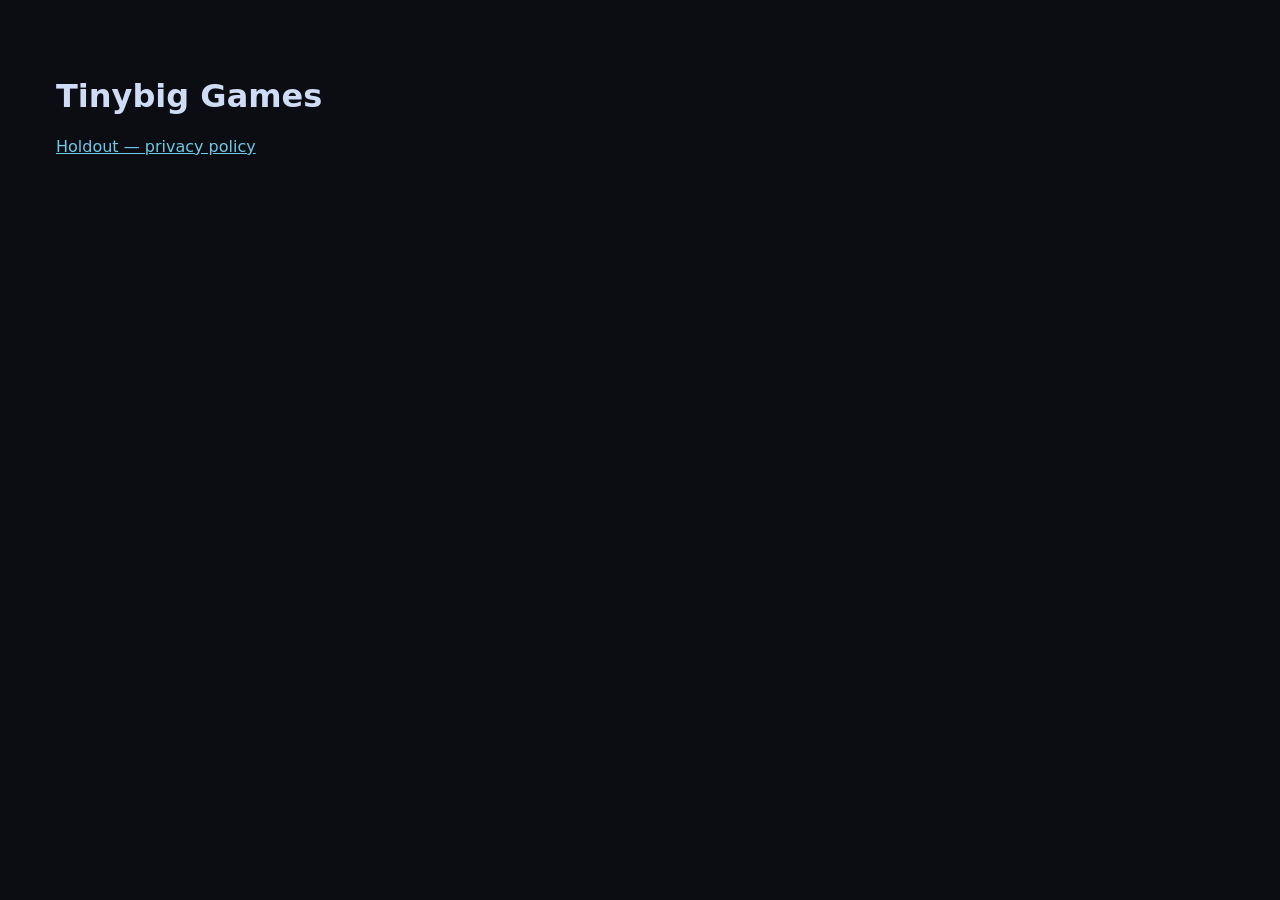
==== index.html @ 509bc77c "games.tinybig.ai: Holdout privacy policy" ====
<!doctype html><meta charset=utf-8><title>Tinybig Games</title><body style="background:#0b0d12;color:#cfdcf5;font:16px system-ui;padding:3rem"><h1>Tinybig Games</h1><p><a style="color:#6fc9e8" href="/holdout/privacy/">Holdout — privacy policy</a></p>
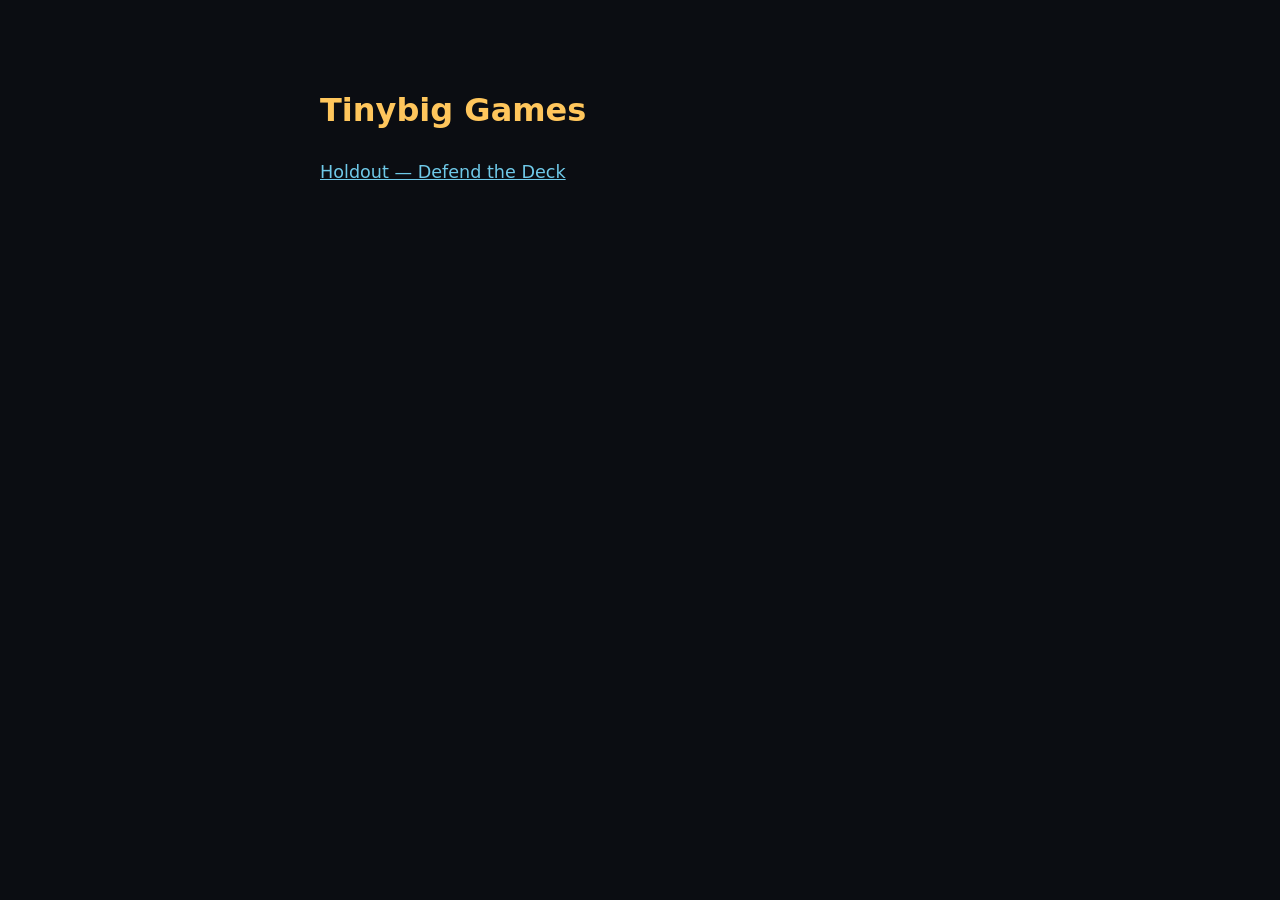
==== commit 182de976: "Holdout landing page at /holdout, with screenshots and store assets" ====
--- a/index.html
+++ b/index.html
@@ -1 +1 @@
-<!doctype html><meta charset=utf-8><title>Tinybig Games</title><body style="background:#0b0d12;color:#cfdcf5;font:16px system-ui;padding:3rem"><h1>Tinybig Games</h1><p><a style="color:#6fc9e8" href="/holdout/privacy/">Holdout — privacy policy</a></p>+<!doctype html><meta charset=utf-8><title>Tinybig Games</title><meta name=viewport content="width=device-width,initial-scale=1"><body style="background:#0b0d12;color:#cfdcf5;font:16px/1.6 system-ui;margin:0;padding:4rem 1.5rem"><div style="max-width:40rem;margin:0 auto"><h1 style="color:#ffc65c">Tinybig Games</h1><p><a style="color:#6fc9e8;font-size:1.1rem" href="/holdout/">Holdout — Defend the Deck</a></p></div>
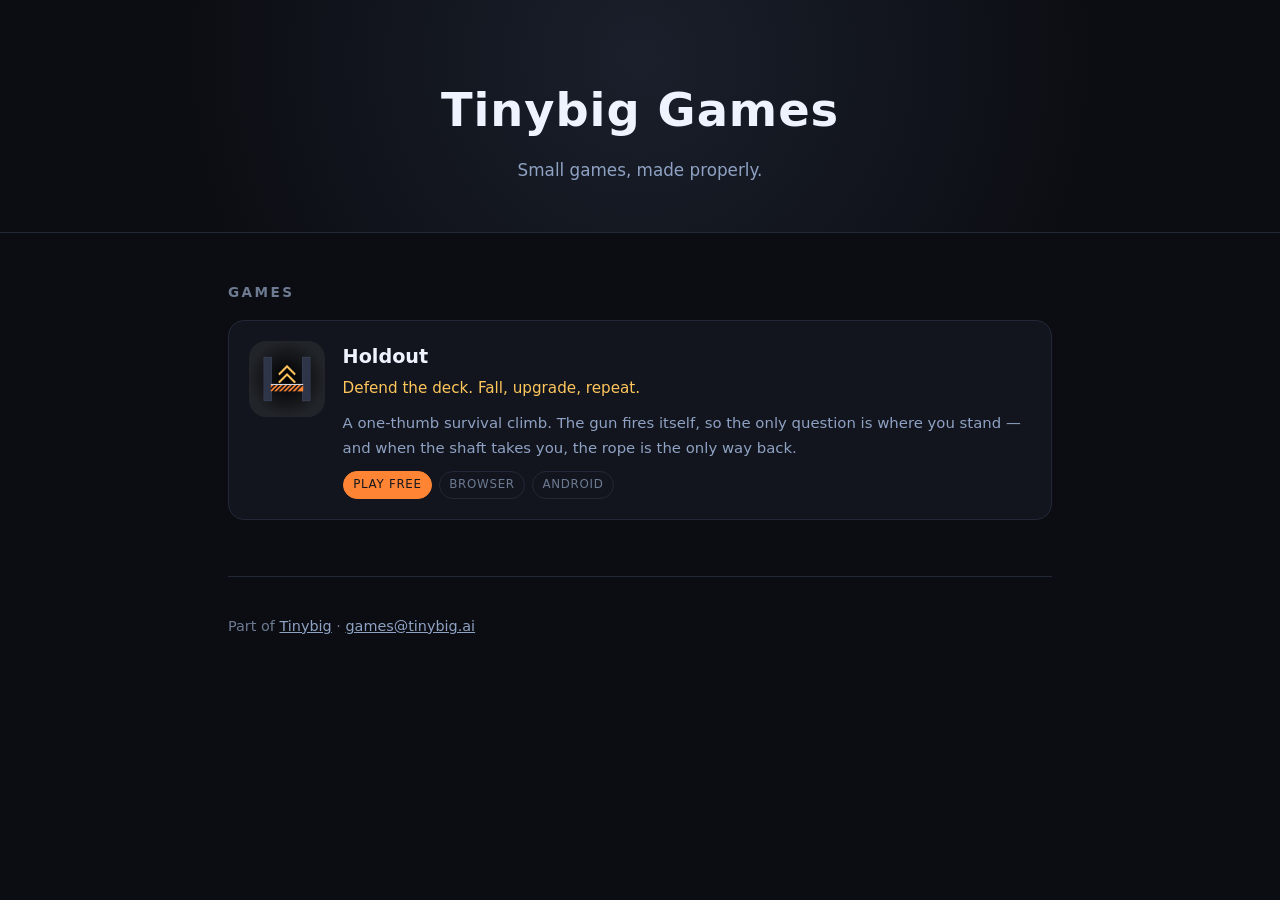
==== commit 8d14381f: "Proper index for games.tinybig.ai" ====
--- a/index.html
+++ b/index.html
@@ -1 +1,114 @@
-<!doctype html><meta charset=utf-8><title>Tinybig Games</title><meta name=viewport content="width=device-width,initial-scale=1"><body style="background:#0b0d12;color:#cfdcf5;font:16px/1.6 system-ui;margin:0;padding:4rem 1.5rem"><div style="max-width:40rem;margin:0 auto"><h1 style="color:#ffc65c">Tinybig Games</h1><p><a style="color:#6fc9e8;font-size:1.1rem" href="/holdout/">Holdout — Defend the Deck</a></p></div>+<!doctype html>
+<html lang="en">
+<head>
+<meta charset="utf-8">
+<meta name="viewport" content="width=device-width, initial-scale=1">
+<title>Tinybig Games</title>
+<meta name="description" content="Small games from Tinybig. Currently: Holdout — defend a rising deck, fall, upgrade, repeat.">
+
+<meta property="og:title" content="Tinybig Games">
+<meta property="og:description" content="Small games from Tinybig.">
+<meta property="og:image" content="https://games.tinybig.ai/holdout/assets/feature.png">
+<meta property="og:url" content="https://games.tinybig.ai/">
+<meta property="og:type" content="website">
+<meta name="twitter:card" content="summary_large_image">
+<link rel="icon" type="image/png" href="/holdout/assets/icon.png">
+
+<style>
+  :root {
+    color-scheme: dark;
+    --bg: #0b0d12;
+    --panel: #12151d;
+    --line: #232838;
+    --ink: #eef3ff;
+    --dim: #8fa2c4;
+    --faint: #6c7a92;
+    --gold: #ffc65c;
+    --orange: #ff8434;
+  }
+  * { box-sizing: border-box; }
+  body {
+    margin: 0; background: var(--bg); color: var(--ink);
+    font: 16px/1.65 system-ui, -apple-system, "Segoe UI", Roboto, sans-serif;
+  }
+  a { color: #6fc9e8; }
+
+  header {
+    text-align: center; padding: 4.5rem 1.25rem 3rem;
+    background: radial-gradient(circle at 50% 25%, #1a1f2b 0%, var(--bg) 70%);
+    border-bottom: 1px solid var(--line);
+  }
+  h1 { font-size: clamp(2rem, 6vw, 2.9rem); margin: 0 0 .5rem; letter-spacing: .02em; }
+  header p { color: var(--dim); margin: 0; font-size: 1.05rem; }
+
+  .wrap { max-width: 54rem; margin: 0 auto; padding: 0 1.25rem 5rem; }
+  h2 { font-size: .85rem; letter-spacing: .18em; color: var(--faint);
+       text-transform: uppercase; margin: 3rem 0 1rem; font-weight: 600; }
+
+  /* One card now, a grid when there are more. minmax means a single game does
+     not stretch into a letterbox on a wide screen. */
+  .games { display: grid; gap: 1.25rem; grid-template-columns: repeat(auto-fit, minmax(20rem, 1fr)); }
+
+  .game {
+    display: flex; gap: 1.1rem; align-items: flex-start;
+    background: var(--panel); border: 1px solid var(--line);
+    border-radius: 16px; padding: 1.25rem; text-decoration: none; color: inherit;
+    transition: border-color .15s ease, transform .15s ease;
+  }
+  .game:hover { border-color: #33405c; transform: translateY(-2px); }
+  .game img { width: 76px; height: 76px; border-radius: 17px; flex: 0 0 auto; }
+  .game h3 { margin: 0 0 .25rem; font-size: 1.2rem; color: var(--ink); }
+  .game .sub { margin: 0 0 .6rem; color: var(--gold); font-size: .95rem; }
+  .game .body { margin: 0; color: var(--dim); font-size: .93rem; }
+  .pills { margin-top: .7rem; display: flex; gap: .4rem; flex-wrap: wrap; }
+  .pill {
+    font-size: .74rem; letter-spacing: .06em; text-transform: uppercase;
+    color: var(--faint); border: 1px solid var(--line);
+    border-radius: 999px; padding: .18rem .6rem;
+  }
+  .pill.live { color: #15171d; background: var(--orange); border-color: var(--orange); }
+
+  footer { margin-top: 3.5rem; padding-top: 1.5rem; border-top: 1px solid var(--line);
+           color: var(--faint); font-size: .9rem; }
+  footer a { color: var(--dim); }
+</style>
+</head>
+<body>
+
+<header>
+  <h1>Tinybig Games</h1>
+  <p>Small games, made properly.</p>
+</header>
+
+<div class="wrap">
+  <h2>Games</h2>
+  <div class="games">
+    <a class="game" href="/holdout/">
+      <img src="/holdout/assets/icon.png" alt="">
+      <div>
+        <h3>Holdout</h3>
+        <p class="sub">Defend the deck. Fall, upgrade, repeat.</p>
+        <p class="body">
+          A one-thumb survival climb. The gun fires itself, so the only question
+          is where you stand — and when the shaft takes you, the rope is the only
+          way back.
+        </p>
+        <div class="pills">
+          <span class="pill live">Play free</span>
+          <span class="pill">Browser</span>
+          <span class="pill">Android</span>
+        </div>
+      </div>
+    </a>
+  </div>
+
+  <footer>
+    <p>
+      Part of <a href="https://tinybig.ai">Tinybig</a> ·
+      <a href="mailto:games@tinybig.ai">games@tinybig.ai</a>
+    </p>
+  </footer>
+</div>
+
+</body>
+</html>
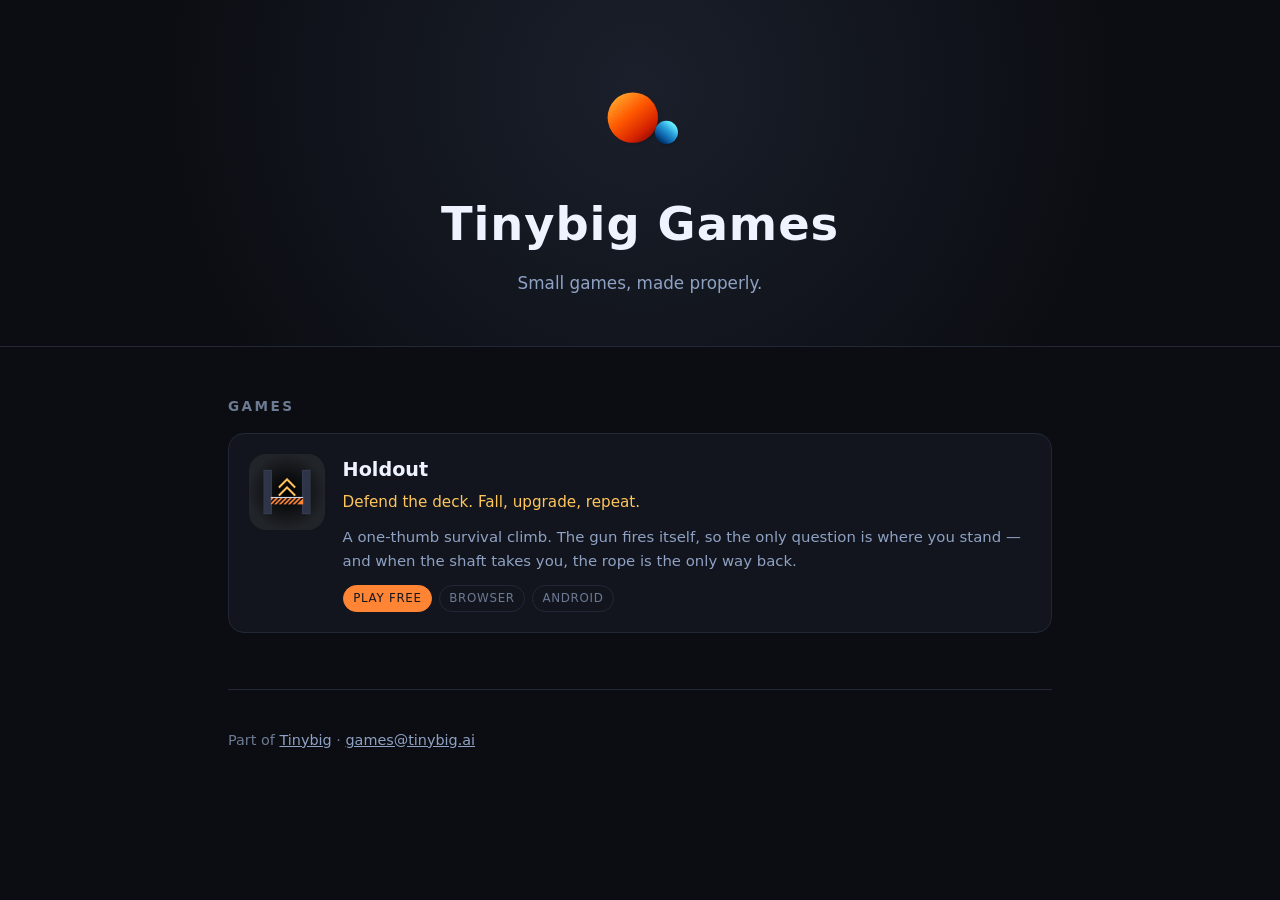
==== commit ea5df5e1: "Tinybig mark on the games site" ====
--- a/index.html
+++ b/index.html
@@ -38,6 +38,7 @@
     background: radial-gradient(circle at 50% 25%, #1a1f2b 0%, var(--bg) 70%);
     border-bottom: 1px solid var(--line);
   }
+  header img.mark { width: 96px; height: 96px; display: block; margin: 0 auto 1.1rem; }
   h1 { font-size: clamp(2rem, 6vw, 2.9rem); margin: 0 0 .5rem; letter-spacing: .02em; }
   header p { color: var(--dim); margin: 0; font-size: 1.05rem; }
 
@@ -76,6 +77,10 @@
 <body>
 
 <header>
+  <!-- The house mark, vector rather than the site's logo.png: that one has a
+       black background baked in and no alpha, which shows as a square against
+       this page's near-black. Same geometry, 1 KB. -->
+  <img class="mark" src="/assets/tinybig-logo.svg" alt="Tinybig" width="96" height="96">
   <h1>Tinybig Games</h1>
   <p>Small games, made properly.</p>
 </header>
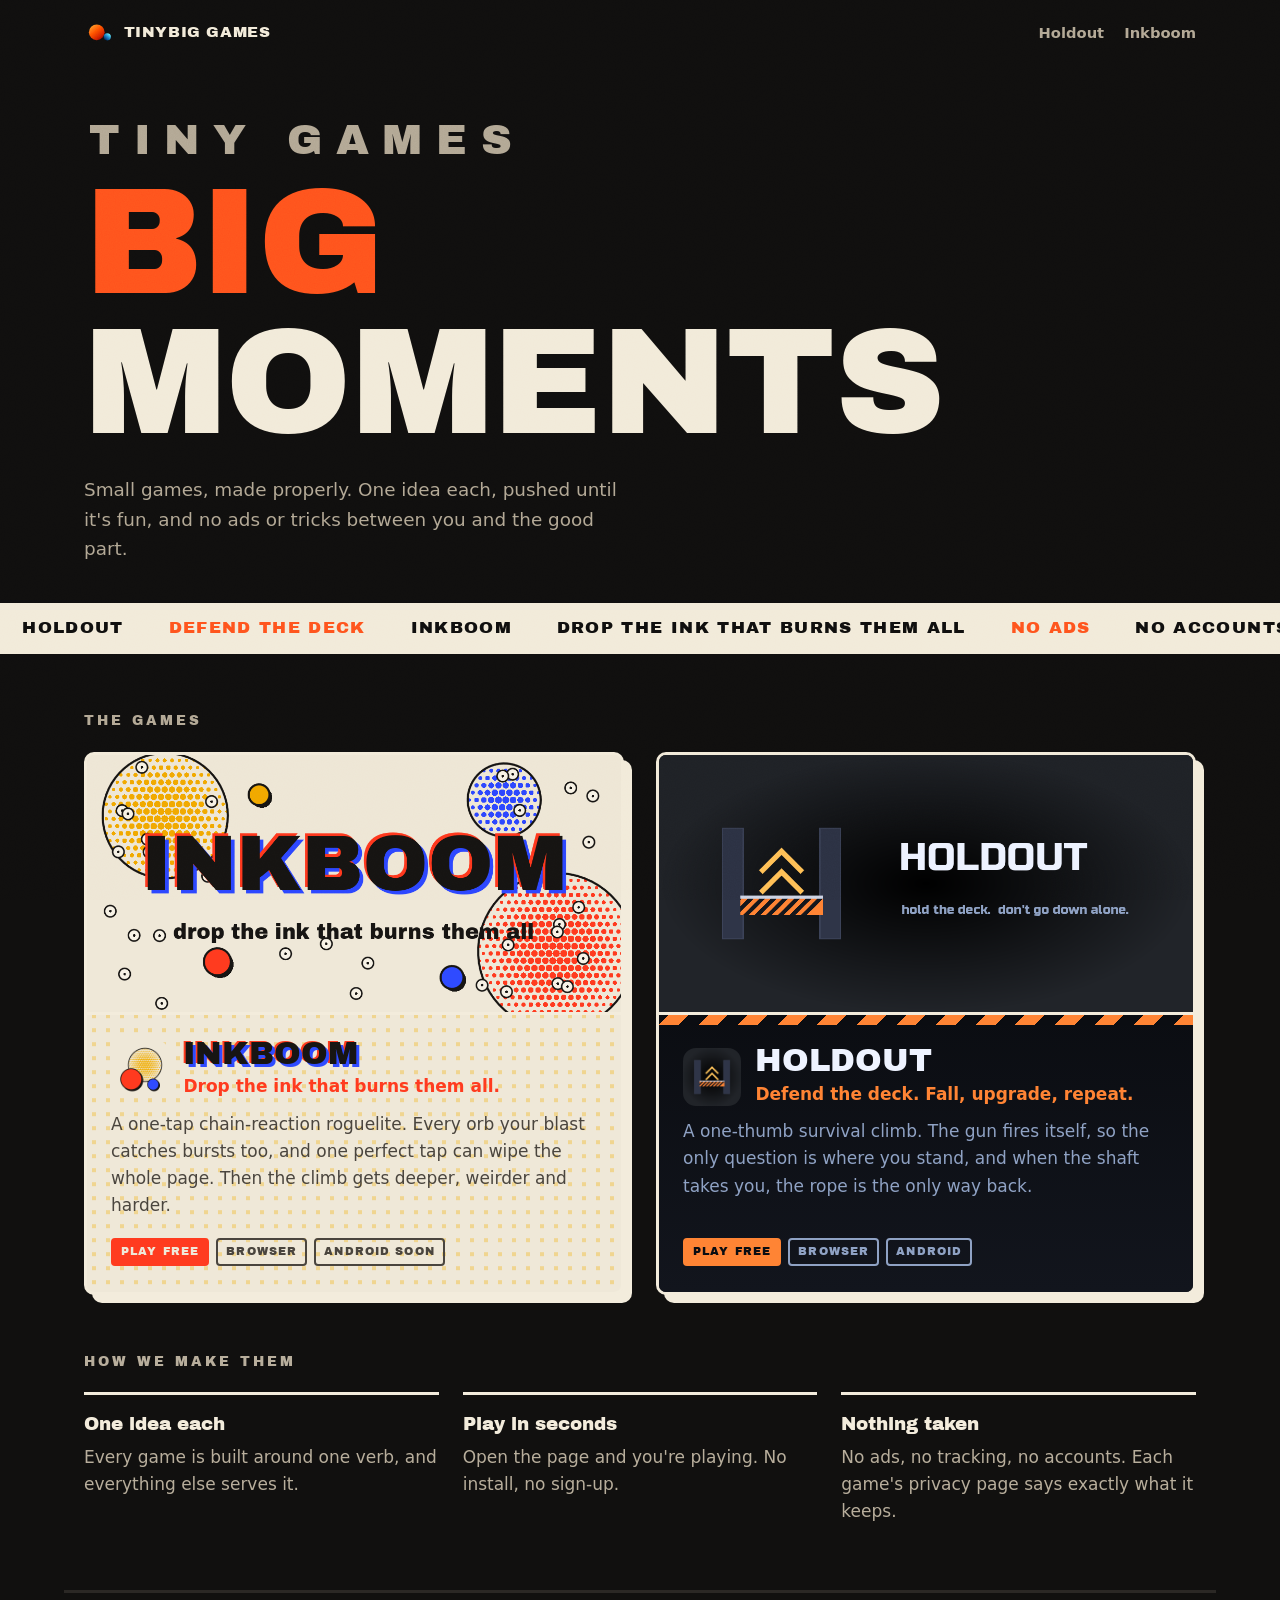
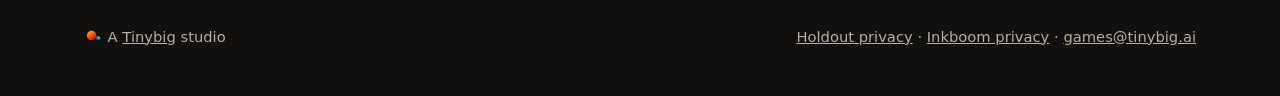
==== commit bbda53a2: "Add Inkboom (page, privacy, playable web build) and a new studio art direction Co-Authored-By: Devin" ====
--- a/index.html
+++ b/index.html
@@ -4,116 +4,142 @@
 <meta charset="utf-8">
 <meta name="viewport" content="width=device-width, initial-scale=1">
 <title>Tinybig Games</title>
-<meta name="description" content="Small games from Tinybig. Currently: Holdout — defend a rising deck, fall, upgrade, repeat.">
+<meta name="description" content="Small games from Tinybig. Holdout: defend a rising deck. Inkboom: drop the ink that burns them all.">
 
 <meta property="og:title" content="Tinybig Games">
-<meta property="og:description" content="Small games from Tinybig.">
-<meta property="og:image" content="https://games.tinybig.ai/holdout/assets/feature.png">
+<meta property="og:description" content="Small games, made properly.">
+<meta property="og:image" content="https://games.tinybig.ai/inkboom/assets/feature.png">
 <meta property="og:url" content="https://games.tinybig.ai/">
 <meta property="og:type" content="website">
 <meta name="twitter:card" content="summary_large_image">
-<link rel="icon" type="image/png" href="/holdout/assets/icon.png">
+<link rel="icon" type="image/svg+xml" href="/assets/tinybig-logo.svg">
+<link rel="stylesheet" href="/assets/site.css">
 
 <style>
-  :root {
-    color-scheme: dark;
-    --bg: #0b0d12;
-    --panel: #12151d;
-    --line: #232838;
-    --ink: #eef3ff;
-    --dim: #8fa2c4;
-    --faint: #6c7a92;
-    --gold: #ffc65c;
-    --orange: #ff8434;
+  .hero { max-width: 72rem; margin: 0 auto; padding: 3.5rem 1.25rem 2.5rem; }
+  .hero h1 { margin: 0; font-size: clamp(3.4rem, 13vw, 9.5rem); text-transform: uppercase; }
+  /* The name is the joke: "tiny" set small against an enormous "BIG". */
+  .hero h1 .tiny { display: block; font-size: .28em; letter-spacing: .32em; margin: 0 0 .3em .12em; color: var(--page-dim); }
+  .hero h1 .big { color: var(--page-accent); }
+  .hero p { margin: 1.4rem 0 0; max-width: 34rem; color: var(--page-dim); font-size: 1.15rem; }
+
+  .ticker { overflow: hidden; border-block: 3px solid var(--page-ink); background: var(--page-ink); color: var(--page-bg); }
+  .ticker div { display: flex; width: max-content; animation: slide 28s linear infinite; }
+  .ticker span { font-family: var(--display); font-size: 1.05rem; letter-spacing: .08em; padding: .55rem 1.4rem; white-space: nowrap; }
+  .ticker span:nth-child(3n+2) { color: var(--page-accent); }
+  @keyframes slide { to { transform: translateX(-50%); } }
+
+  .wrap { max-width: 72rem; margin: 0 auto; padding: 0 1.25rem; }
+  .label { font-family: var(--display); font-size: .85rem; letter-spacing: .22em; color: var(--page-dim); margin: 3.5rem 0 1.25rem; }
+
+  /* Each game is a poster in its own world; the studio page only frames them. */
+  .posters { display: grid; gap: 2rem; grid-template-columns: repeat(auto-fit, minmax(21rem, 1fr)); }
+  .poster {
+    --bg: #000; --ink: #fff; --dim: #aaa; --accent: #f00;
+    display: flex; flex-direction: column; text-decoration: none;
+    background: var(--bg); color: var(--ink);
+    border: 3px solid var(--page-ink); border-radius: 10px; overflow: hidden;
+    box-shadow: 8px 8px 0 var(--page-ink);
+    transition: transform .15s ease, box-shadow .15s ease;
   }
-  * { box-sizing: border-box; }
-  body {
-    margin: 0; background: var(--bg); color: var(--ink);
-    font: 16px/1.65 system-ui, -apple-system, "Segoe UI", Roboto, sans-serif;
+  .poster:hover { transform: translate(-3px, -3px) rotate(-.4deg); box-shadow: 12px 12px 0 var(--page-ink); }
+  .poster .art { aspect-ratio: 1024 / 500; width: 100%; object-fit: cover; display: block; border-bottom: 3px solid var(--page-ink); }
+  .poster .info { padding: 1.4rem 1.5rem 1.6rem; display: flex; flex-direction: column; gap: .65rem; flex: 1; }
+  .poster .head { display: flex; align-items: center; gap: .9rem; }
+  .poster .head img { width: 58px; height: 58px; border-radius: 13px; }
+  .poster h2 { margin: 0; font-family: var(--display); font-weight: 400; font-size: 2rem; line-height: 1; }
+  .poster .tag { margin: .2rem 0 0; color: var(--accent); font-weight: 700; }
+  .poster .body { margin: 0; color: var(--dim); }
+  .poster .meta { margin-top: auto; padding-top: .5rem; display: flex; gap: .45rem; flex-wrap: wrap; }
+  .poster .meta span {
+    font-family: var(--display); font-size: .7rem; letter-spacing: .1em;
+    border: 2px solid currentColor; border-radius: 4px; padding: .2rem .5rem; color: var(--dim);
   }
-  a { color: #6fc9e8; }
+  .poster .meta span.go { background: var(--accent); border-color: var(--accent); color: var(--bg); }
 
-  header {
-    text-align: center; padding: 4.5rem 1.25rem 3rem;
-    background: radial-gradient(circle at 50% 25%, #1a1f2b 0%, var(--bg) 70%);
-    border-bottom: 1px solid var(--line);
+  .poster.holdout { --bg: #0b0d12; --ink: #eef3ff; --dim: #8fa2c4; --accent: #ff8434; }
+  .poster.holdout .info { background: linear-gradient(#0b0d12, #12151d); }
+  .poster.holdout .info::before {
+    content: ""; height: 10px; margin: -1.4rem -1.5rem .6rem;
+    background: repeating-linear-gradient(-45deg, #ff8434 0 14px, #0b0d12 14px 28px);
   }
-  header img.mark { width: 96px; height: 96px; display: block; margin: 0 auto 1.1rem; }
-  h1 { font-size: clamp(2rem, 6vw, 2.9rem); margin: 0 0 .5rem; letter-spacing: .02em; }
-  header p { color: var(--dim); margin: 0; font-size: 1.05rem; }
+  .poster.inkboom { --bg: #efe8d8; --ink: #171513; --dim: #4a453e; --accent: #ff3b1f; }
+  .poster.inkboom h2 { text-shadow: 3px 3px 0 #2f4bff, -2px -1px 0 #ff3b1f; }
+  .poster.inkboom .info {
+    background-image: radial-gradient(#f2ae0055 22%, transparent 24%);
+    background-size: 14px 14px; background-position: right -40px bottom -40px;
+  }
 
-  .wrap { max-width: 54rem; margin: 0 auto; padding: 0 1.25rem 5rem; }
-  h2 { font-size: .85rem; letter-spacing: .18em; color: var(--faint);
-       text-transform: uppercase; margin: 3rem 0 1rem; font-weight: 600; }
-
-  /* One card now, a grid when there are more. minmax means a single game does
-     not stretch into a letterbox on a wide screen. */
-  .games { display: grid; gap: 1.25rem; grid-template-columns: repeat(auto-fit, minmax(20rem, 1fr)); }
-
-  .game {
-    display: flex; gap: 1.1rem; align-items: flex-start;
-    background: var(--panel); border: 1px solid var(--line);
-    border-radius: 16px; padding: 1.25rem; text-decoration: none; color: inherit;
-    transition: border-color .15s ease, transform .15s ease;
-  }
-  .game:hover { border-color: #33405c; transform: translateY(-2px); }
-  .game img { width: 76px; height: 76px; border-radius: 17px; flex: 0 0 auto; }
-  .game h3 { margin: 0 0 .25rem; font-size: 1.2rem; color: var(--ink); }
-  .game .sub { margin: 0 0 .6rem; color: var(--gold); font-size: .95rem; }
-  .game .body { margin: 0; color: var(--dim); font-size: .93rem; }
-  .pills { margin-top: .7rem; display: flex; gap: .4rem; flex-wrap: wrap; }
-  .pill {
-    font-size: .74rem; letter-spacing: .06em; text-transform: uppercase;
-    color: var(--faint); border: 1px solid var(--line);
-    border-radius: 999px; padding: .18rem .6rem;
-  }
-  .pill.live { color: #15171d; background: var(--orange); border-color: var(--orange); }
-
-  footer { margin-top: 3.5rem; padding-top: 1.5rem; border-top: 1px solid var(--line);
-           color: var(--faint); font-size: .9rem; }
-  footer a { color: var(--dim); }
+  .about { display: grid; gap: 1.5rem; grid-template-columns: repeat(auto-fit, minmax(16rem, 1fr)); margin-top: 1rem; }
+  .about div { border-top: 3px solid var(--page-ink); padding-top: .9rem; }
+  .about h3 { margin: 0 0 .3rem; font-family: var(--display); font-weight: 400; font-size: 1.15rem; }
+  .about p { margin: 0; color: var(--page-dim); }
 </style>
 </head>
 <body>
 
-<header>
-  <!-- The house mark, vector rather than the site's logo.png: that one has a
-       black background baked in and no alpha, which shows as a square against
-       this page's near-black. Same geometry, 1 KB. -->
-  <img class="mark" src="/assets/tinybig-logo.svg" alt="Tinybig" width="96" height="96">
-  <h1>Tinybig Games</h1>
-  <p>Small games, made properly.</p>
+<nav class="nav">
+  <a class="brand" href="/"><img src="/assets/tinybig-logo.svg" alt="">TINYBIG GAMES</a>
+  <ul>
+    <li><a href="/holdout/">Holdout</a></li>
+    <li><a href="/inkboom/">Inkboom</a></li>
+  </ul>
+</nav>
+
+<header class="hero">
+  <h1 class="display"><span class="tiny">tiny games</span><span class="big">BIG</span> moments</h1>
+  <p>Small games, made properly. One idea each, pushed until it's fun, and no
+     ads or tricks between you and the good part.</p>
 </header>
 
-<div class="wrap">
-  <h2>Games</h2>
-  <div class="games">
-    <a class="game" href="/holdout/">
-      <img src="/holdout/assets/icon.png" alt="">
-      <div>
-        <h3>Holdout</h3>
-        <p class="sub">Defend the deck. Fall, upgrade, repeat.</p>
-        <p class="body">
-          A one-thumb survival climb. The gun fires itself, so the only question
-          is where you stand — and when the shaft takes you, the rope is the only
-          way back.
-        </p>
-        <div class="pills">
-          <span class="pill live">Play free</span>
-          <span class="pill">Browser</span>
-          <span class="pill">Android</span>
+<div class="ticker" aria-hidden="true"><div>
+  <span>HOLDOUT</span><span>DEFEND THE DECK</span><span>INKBOOM</span><span>DROP THE INK THAT BURNS THEM ALL</span><span>NO ADS</span><span>NO ACCOUNTS</span>
+  <span>HOLDOUT</span><span>DEFEND THE DECK</span><span>INKBOOM</span><span>DROP THE INK THAT BURNS THEM ALL</span><span>NO ADS</span><span>NO ACCOUNTS</span>
+</div></div>
+
+<main class="wrap">
+  <p class="label">THE GAMES</p>
+  <div class="posters">
+    <a class="poster inkboom" href="/inkboom/">
+      <img class="art" src="/inkboom/assets/feature.png" alt="Inkboom: ink blasts on paper">
+      <div class="info">
+        <div class="head">
+          <img src="/inkboom/assets/icon.png" alt="">
+          <div><h2>INKBOOM</h2><p class="tag">Drop the ink that burns them all.</p></div>
         </div>
+        <p class="body">A one-tap chain-reaction roguelite. Every orb your blast catches
+          bursts too, and one perfect tap can wipe the whole page. Then the climb
+          gets deeper, weirder and harder.</p>
+        <div class="meta"><span class="go">PLAY FREE</span><span>BROWSER</span><span>ANDROID SOON</span></div>
+      </div>
+    </a>
+    <a class="poster holdout" href="/holdout/">
+      <img class="art" src="/holdout/assets/feature.png" alt="Holdout: hold the deck">
+      <div class="info">
+        <div class="head">
+          <img src="/holdout/assets/icon.png" alt="">
+          <div><h2>HOLDOUT</h2><p class="tag">Defend the deck. Fall, upgrade, repeat.</p></div>
+        </div>
+        <p class="body">A one-thumb survival climb. The gun fires itself, so the only
+          question is where you stand, and when the shaft takes you, the rope is
+          the only way back.</p>
+        <div class="meta"><span class="go">PLAY FREE</span><span>BROWSER</span><span>ANDROID</span></div>
       </div>
     </a>
   </div>
 
-  <footer>
-    <p>
-      Part of <a href="https://tinybig.ai">Tinybig</a> ·
-      <a href="mailto:games@tinybig.ai">games@tinybig.ai</a>
-    </p>
-  </footer>
-</div>
+  <p class="label">HOW WE MAKE THEM</p>
+  <div class="about">
+    <div><h3>One idea each</h3><p>Every game is built around one verb, and everything else serves it.</p></div>
+    <div><h3>Play in seconds</h3><p>Open the page and you're playing. No install, no sign-up.</p></div>
+    <div><h3>Nothing taken</h3><p>No ads, no tracking, no accounts. Each game's privacy page says exactly what it keeps.</p></div>
+  </div>
+</main>
+
+<footer class="site-foot">
+  <span><img src="/assets/tinybig-logo.svg" alt="">A <a href="https://tinybig.ai">Tinybig</a> studio</span>
+  <span><a href="/holdout/privacy/">Holdout privacy</a> · <a href="/inkboom/privacy/">Inkboom privacy</a> · <a href="mailto:games@tinybig.ai">games@tinybig.ai</a></span>
+</footer>
 
 </body>
 </html>
--- a/assets/site.css
+++ b/assets/site.css
@@ -0,0 +1,72 @@
+/* Studio chrome shared by every page: type, nav, footer, grain.
+   Each game page sets its own palette through the --page-* variables so the
+   studio frame stays the same while every game keeps its own world. */
+@font-face {
+  font-family: "Archivo Black";
+  src: url("/assets/fonts/ArchivoBlack-Regular.ttf") format("truetype");
+  font-display: swap;
+}
+
+:root {
+  --page-bg: #11100f;
+  --page-ink: #f3ecdc;
+  --page-dim: #b8ae9c;
+  --page-line: #2b2825;
+  --page-accent: #ff5a1f;
+  --display: "Archivo Black", "Arial Black", Impact, system-ui, sans-serif;
+  --body: system-ui, -apple-system, "Segoe UI", Roboto, sans-serif;
+}
+* { box-sizing: border-box; }
+html { -webkit-text-size-adjust: 100%; }
+body {
+  margin: 0; background: var(--page-bg); color: var(--page-ink);
+  font: 17px/1.6 var(--body);
+}
+/* Paper grain over everything; pointer-events off so it never eats a tap. */
+body::after {
+  content: ""; position: fixed; inset: 0; pointer-events: none; z-index: 50;
+  background: url("/assets/grain.svg"); opacity: .18; mix-blend-mode: overlay;
+}
+a { color: inherit; }
+img { max-width: 100%; }
+
+.nav {
+  display: flex; align-items: center; justify-content: space-between; gap: 1rem;
+  max-width: 72rem; margin: 0 auto; padding: 1.1rem 1.25rem;
+}
+.nav .brand {
+  display: flex; align-items: center; gap: .6rem; text-decoration: none;
+  font-family: var(--display); letter-spacing: .04em; font-size: .95rem;
+}
+.nav .brand img { width: 30px; height: 30px; }
+.nav .brand { white-space: nowrap; }
+@media (max-width: 420px) { .nav .brand { font-size: .8rem; } .nav ul { gap: .9rem; } }
+.nav ul { display: flex; gap: 1.25rem; list-style: none; margin: 0; padding: 0; }
+.nav ul a { text-decoration: none; font-weight: 600; font-size: .92rem; color: var(--page-dim); }
+.nav ul a:hover, .nav ul a[aria-current] { color: var(--page-ink); }
+
+.display { font-family: var(--display); font-weight: 400; letter-spacing: -.01em; line-height: .92; }
+
+.btn {
+  display: inline-block; padding: .9rem 1.5rem; font-family: var(--display);
+  font-size: 1rem; letter-spacing: .03em; text-decoration: none;
+  border: 3px solid var(--page-ink); border-radius: 6px;
+  box-shadow: 5px 5px 0 var(--page-ink); transition: transform .1s ease, box-shadow .1s ease;
+}
+.btn:hover { transform: translate(-2px, -2px); box-shadow: 7px 7px 0 var(--page-ink); }
+.btn:active { transform: translate(3px, 3px); box-shadow: 2px 2px 0 var(--page-ink); }
+.btn-primary { background: var(--page-accent); color: var(--page-bg); }
+.btn-ghost { background: transparent; color: var(--page-ink); }
+.btn[aria-disabled="true"] { opacity: .5; cursor: default; box-shadow: none; transform: none; }
+
+.site-foot {
+  max-width: 72rem; margin: 4rem auto 0; padding: 2rem 1.25rem 3rem;
+  border-top: 3px solid var(--page-line); color: var(--page-dim); font-size: .92rem;
+  display: flex; flex-wrap: wrap; gap: .5rem 1.5rem; justify-content: space-between;
+}
+.site-foot img { width: 18px; height: 18px; vertical-align: -3px; margin-right: .35rem; }
+.site-foot a { color: var(--page-dim); }
+
+@media (prefers-reduced-motion: reduce) {
+  *, *::before, *::after { animation: none !important; transition: none !important; }
+}
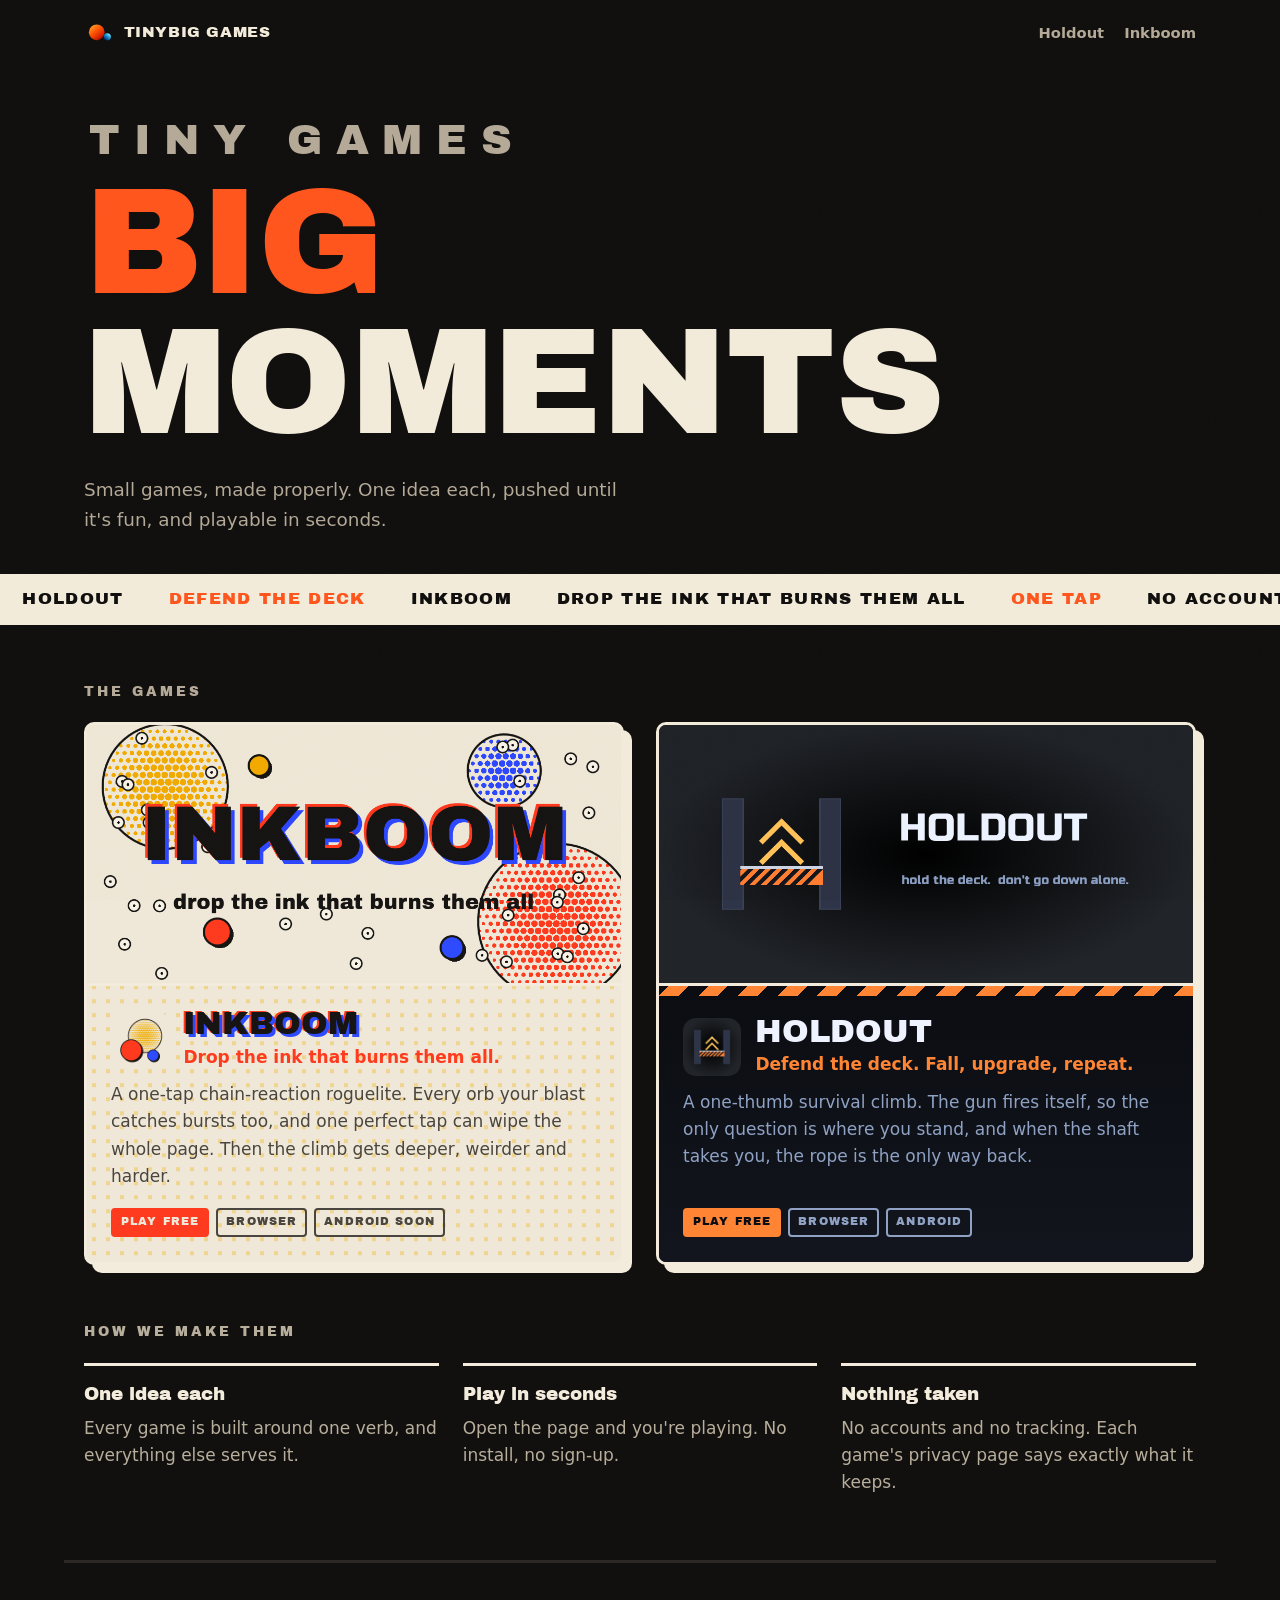
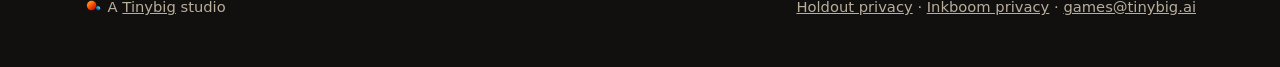
==== commit ddeb178a: "Drop no-ads promises; ads are planned Co-Authored-By: Devin AI <158243242+devin-ai-integration[bot]@" ====
--- a/index.html
+++ b/index.html
@@ -88,13 +88,13 @@
 
 <header class="hero">
   <h1 class="display"><span class="tiny">tiny games</span><span class="big">BIG</span> moments</h1>
-  <p>Small games, made properly. One idea each, pushed until it's fun, and no
-     ads or tricks between you and the good part.</p>
+  <p>Small games, made properly. One idea each, pushed until it's fun, and
+     playable in seconds.</p>
 </header>
 
 <div class="ticker" aria-hidden="true"><div>
-  <span>HOLDOUT</span><span>DEFEND THE DECK</span><span>INKBOOM</span><span>DROP THE INK THAT BURNS THEM ALL</span><span>NO ADS</span><span>NO ACCOUNTS</span>
-  <span>HOLDOUT</span><span>DEFEND THE DECK</span><span>INKBOOM</span><span>DROP THE INK THAT BURNS THEM ALL</span><span>NO ADS</span><span>NO ACCOUNTS</span>
+  <span>HOLDOUT</span><span>DEFEND THE DECK</span><span>INKBOOM</span><span>DROP THE INK THAT BURNS THEM ALL</span><span>ONE TAP</span><span>NO ACCOUNTS</span>
+  <span>HOLDOUT</span><span>DEFEND THE DECK</span><span>INKBOOM</span><span>DROP THE INK THAT BURNS THEM ALL</span><span>ONE TAP</span><span>NO ACCOUNTS</span>
 </div></div>
 
 <main class="wrap">
@@ -132,7 +132,7 @@
   <div class="about">
     <div><h3>One idea each</h3><p>Every game is built around one verb, and everything else serves it.</p></div>
     <div><h3>Play in seconds</h3><p>Open the page and you're playing. No install, no sign-up.</p></div>
-    <div><h3>Nothing taken</h3><p>No ads, no tracking, no accounts. Each game's privacy page says exactly what it keeps.</p></div>
+    <div><h3>Nothing taken</h3><p>No accounts and no tracking. Each game's privacy page says exactly what it keeps.</p></div>
   </div>
 </main>
 
